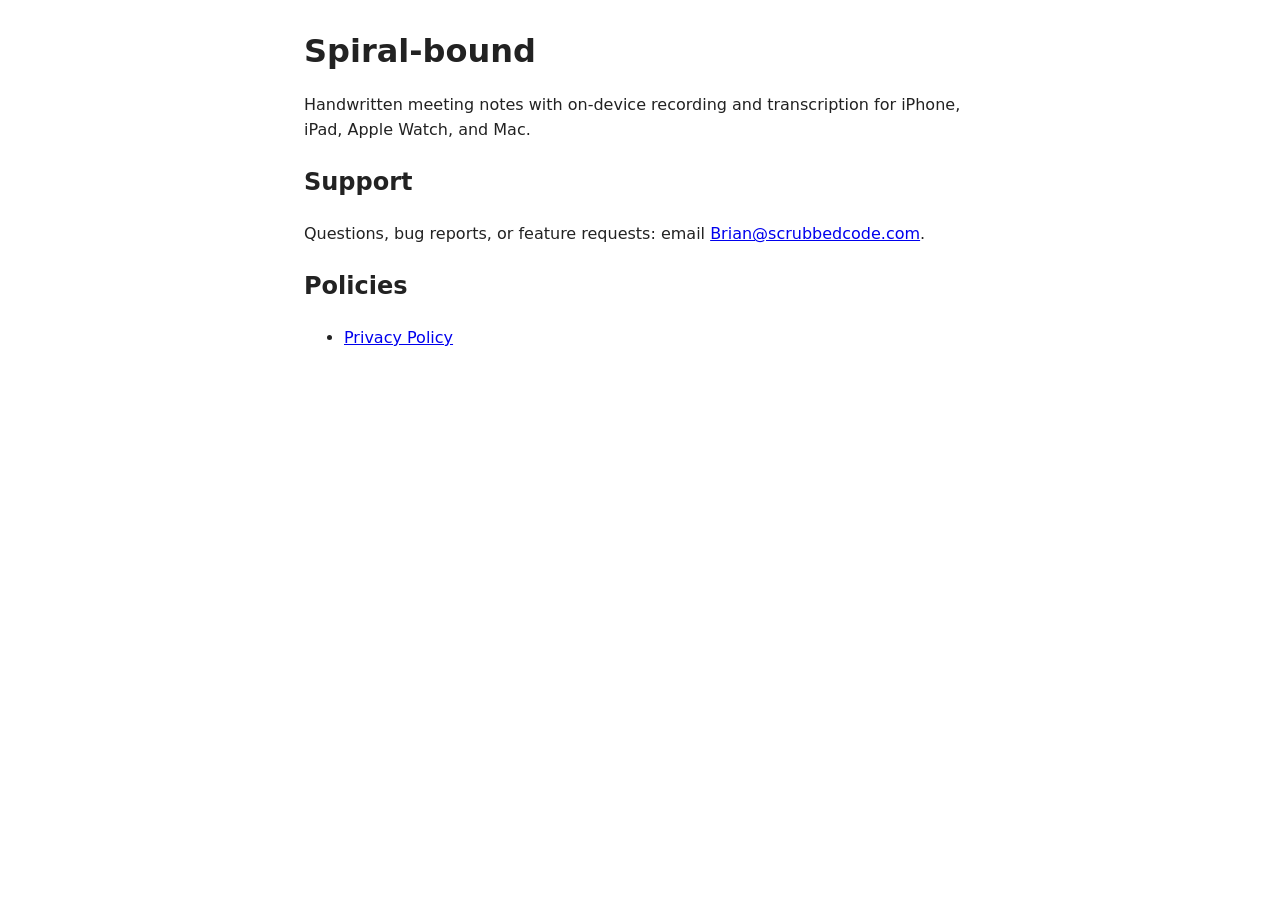
==== index.html @ 033d0c43 "Add Spiral-bound support and privacy policy pages Co-Authored-By: Claude Opus 5.5 <noreply@anthropic" ====
<!doctype html>
<html lang="en"><head><meta charset="utf-8"><meta name="viewport" content="width=device-width,initial-scale=1">
<title>Spiral-bound Support</title><link rel="stylesheet" href="style.css"></head>
<body>
<h1>Spiral-bound</h1>
<p>Handwritten meeting notes with on-device recording and transcription for iPhone, iPad, Apple Watch, and Mac.</p>
<h2>Support</h2>
<p>Questions, bug reports, or feature requests: email <a href="mailto:Brian@scrubbedcode.com">Brian@scrubbedcode.com</a>.</p>
<h2>Policies</h2>
<ul><li><a href="privacy.html">Privacy Policy</a></li></ul>
</body></html>
---- style.css ----
body{font:16px/1.6 -apple-system,system-ui,sans-serif;max-width:42rem;margin:2rem auto;padding:0 16px;color:#222;background:#fff}
@media(prefers-color-scheme:dark){body{color:#ddd;background:#111}a{color:#8ab4f8}}
h1{line-height:1.2}
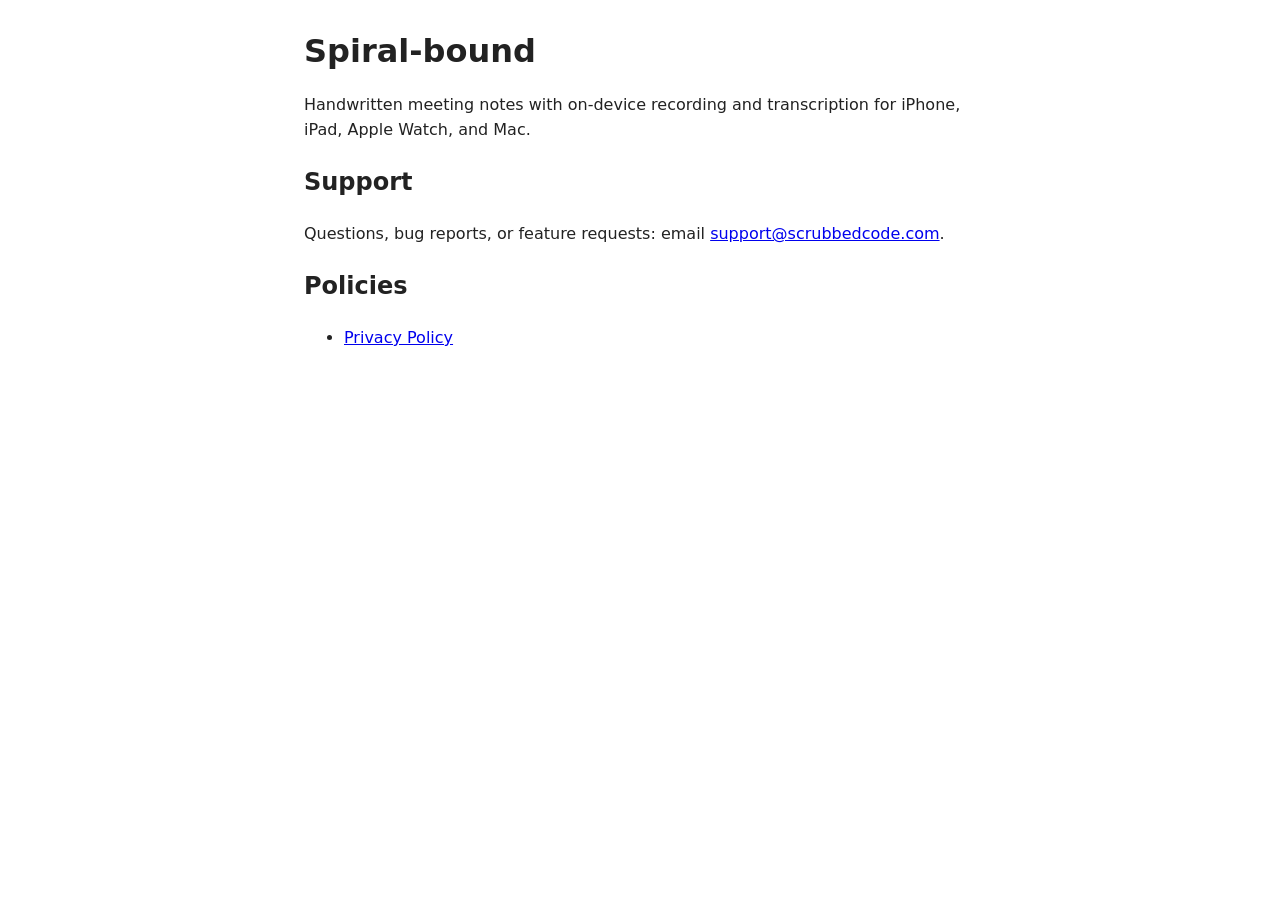
==== commit 6c561c9f: "Use support@scrubbedcode.com as contact Co-Authored-By: Claude Opus 5.5 <noreply@anthropic.com>" ====
--- a/index.html
+++ b/index.html
@@ -5,7 +5,7 @@
 <h1>Spiral-bound</h1>
 <p>Handwritten meeting notes with on-device recording and transcription for iPhone, iPad, Apple Watch, and Mac.</p>
 <h2>Support</h2>
-<p>Questions, bug reports, or feature requests: email <a href="mailto:Brian@scrubbedcode.com">Brian@scrubbedcode.com</a>.</p>
+<p>Questions, bug reports, or feature requests: email <a href="mailto:support@scrubbedcode.com">support@scrubbedcode.com</a>.</p>
 <h2>Policies</h2>
 <ul><li><a href="privacy.html">Privacy Policy</a></li></ul>
 </body></html>
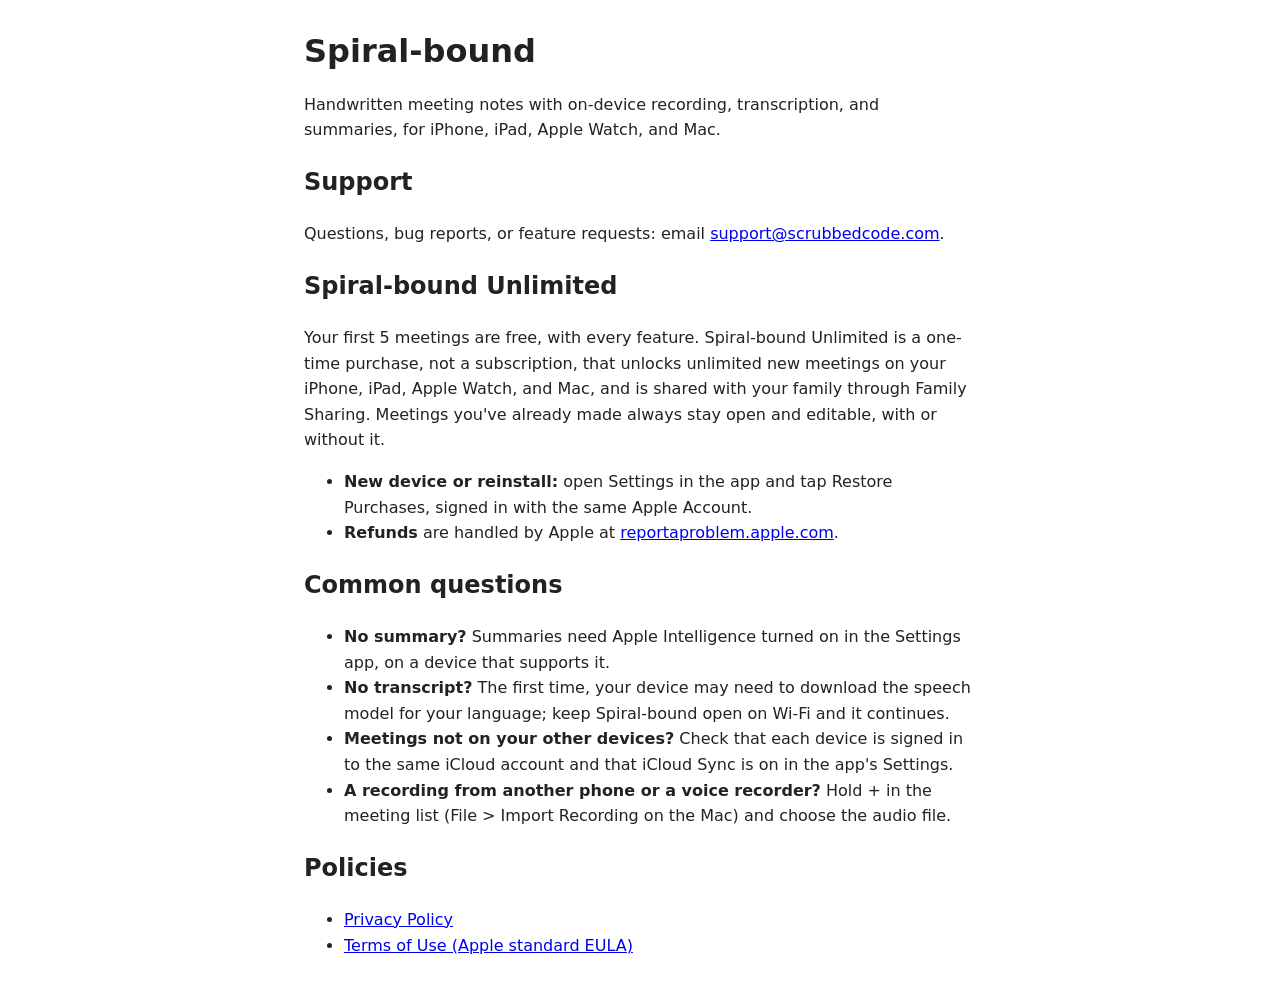
==== commit 75d3b583: "Spiral-bound: update privacy policy and support for launch (purchase, speaker models, import, sharin" ====
--- a/index.html
+++ b/index.html
@@ -3,9 +3,29 @@
 <title>Spiral-bound Support</title><link rel="stylesheet" href="style.css"></head>
 <body>
 <h1>Spiral-bound</h1>
-<p>Handwritten meeting notes with on-device recording and transcription for iPhone, iPad, Apple Watch, and Mac.</p>
+<p>Handwritten meeting notes with on-device recording, transcription, and summaries, for iPhone, iPad, Apple Watch, and Mac.</p>
+
 <h2>Support</h2>
 <p>Questions, bug reports, or feature requests: email <a href="mailto:support@scrubbedcode.com">support@scrubbedcode.com</a>.</p>
+
+<h2>Spiral-bound Unlimited</h2>
+<p>Your first 5 meetings are free, with every feature. Spiral-bound Unlimited is a one-time purchase, not a subscription, that unlocks unlimited new meetings on your iPhone, iPad, Apple Watch, and Mac, and is shared with your family through Family Sharing. Meetings you've already made always stay open and editable, with or without it.</p>
+<ul>
+<li><strong>New device or reinstall:</strong> open Settings in the app and tap Restore Purchases, signed in with the same Apple Account.</li>
+<li><strong>Refunds</strong> are handled by Apple at <a href="https://reportaproblem.apple.com">reportaproblem.apple.com</a>.</li>
+</ul>
+
+<h2>Common questions</h2>
+<ul>
+<li><strong>No summary?</strong> Summaries need Apple Intelligence turned on in the Settings app, on a device that supports it.</li>
+<li><strong>No transcript?</strong> The first time, your device may need to download the speech model for your language; keep Spiral-bound open on Wi-Fi and it continues.</li>
+<li><strong>Meetings not on your other devices?</strong> Check that each device is signed in to the same iCloud account and that iCloud Sync is on in the app's Settings.</li>
+<li><strong>A recording from another phone or a voice recorder?</strong> Hold + in the meeting list (File &gt; Import Recording on the Mac) and choose the audio file.</li>
+</ul>
+
 <h2>Policies</h2>
-<ul><li><a href="privacy.html">Privacy Policy</a></li></ul>
+<ul>
+<li><a href="privacy.html">Privacy Policy</a></li>
+<li><a href="https://www.apple.com/legal/internet-services/itunes/dev/stdeula/">Terms of Use (Apple standard EULA)</a></li>
+</ul>
 </body></html>
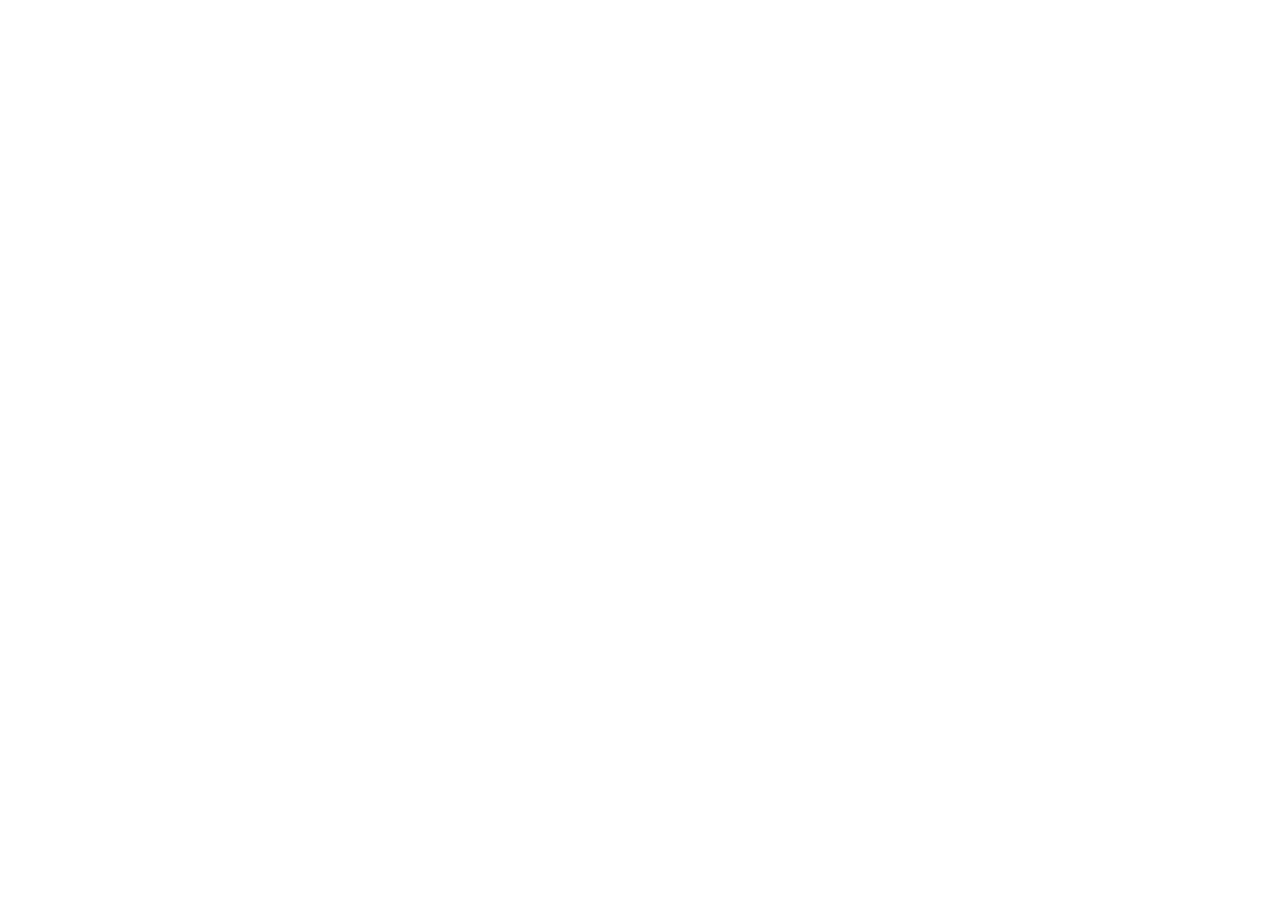
==== commit f4c20072: "Pages moved to scrubbedcode.com Co-Authored-By: Claude Sonnet 5.5 <noreply@anthropic.com>" ====
--- a/index.html
+++ b/index.html
@@ -1,31 +1,8 @@
 <!doctype html>
 <html lang="en"><head><meta charset="utf-8"><meta name="viewport" content="width=device-width,initial-scale=1">
-<title>Spiral-bound Support</title><link rel="stylesheet" href="style.css"></head>
+<title>Spiral-bound has moved</title><link rel="stylesheet" href="style.css">
+<link rel="canonical" href="https://scrubbedcode.com/spiral-bound/"><meta http-equiv="refresh" content="0; url=https://scrubbedcode.com/spiral-bound/"></head>
 <body>
 <h1>Spiral-bound</h1>
-<p>Handwritten meeting notes with on-device recording, transcription, and summaries, for iPhone, iPad, Apple Watch, and Mac.</p>
-
-<h2>Support</h2>
-<p>Questions, bug reports, or feature requests: email <a href="mailto:support@scrubbedcode.com">support@scrubbedcode.com</a>.</p>
-
-<h2>Spiral-bound Unlimited</h2>
-<p>Your first 5 meetings are free, with every feature. Spiral-bound Unlimited is a one-time purchase, not a subscription, that unlocks unlimited new meetings on your iPhone, iPad, Apple Watch, and Mac, and is shared with your family through Family Sharing. Meetings you've already made always stay open and editable, with or without it.</p>
-<ul>
-<li><strong>New device or reinstall:</strong> open Settings in the app and tap Restore Purchases, signed in with the same Apple Account.</li>
-<li><strong>Refunds</strong> are handled by Apple at <a href="https://reportaproblem.apple.com">reportaproblem.apple.com</a>.</li>
-</ul>
-
-<h2>Common questions</h2>
-<ul>
-<li><strong>No summary?</strong> Summaries need Apple Intelligence turned on in the Settings app, on a device that supports it.</li>
-<li><strong>No transcript?</strong> The first time, your device may need to download the speech model for your language; keep Spiral-bound open on Wi-Fi and it continues.</li>
-<li><strong>Meetings not on your other devices?</strong> Check that each device is signed in to the same iCloud account and that iCloud Sync is on in the app's Settings.</li>
-<li><strong>A recording from another phone or a voice recorder?</strong> Hold + in the meeting list (File &gt; Import Recording on the Mac) and choose the audio file.</li>
-</ul>
-
-<h2>Policies</h2>
-<ul>
-<li><a href="privacy.html">Privacy Policy</a></li>
-<li><a href="https://www.apple.com/legal/internet-services/itunes/dev/stdeula/">Terms of Use (Apple standard EULA)</a></li>
-</ul>
+<p>The support for Spiral-bound has moved to <a href="https://scrubbedcode.com/spiral-bound/">scrubbedcode.com/spiral-bound/</a>.</p>
 </body></html>
